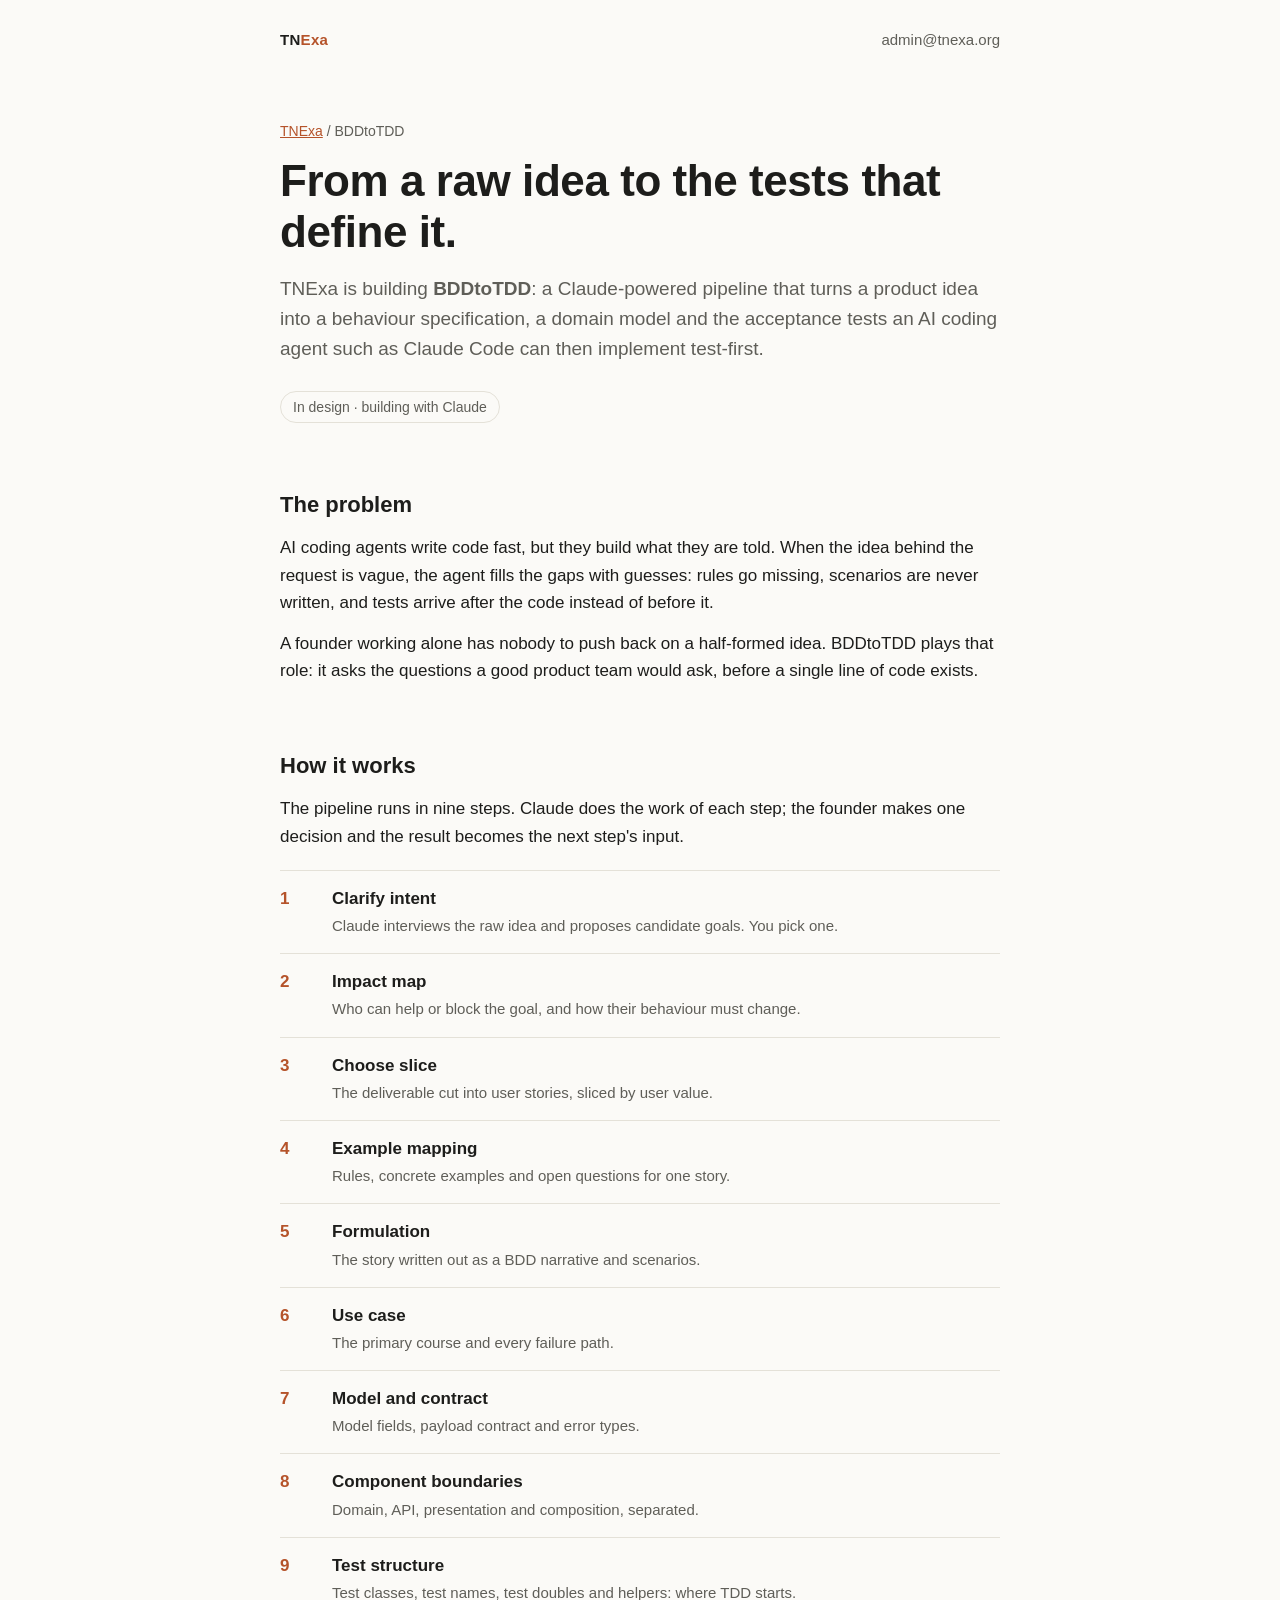
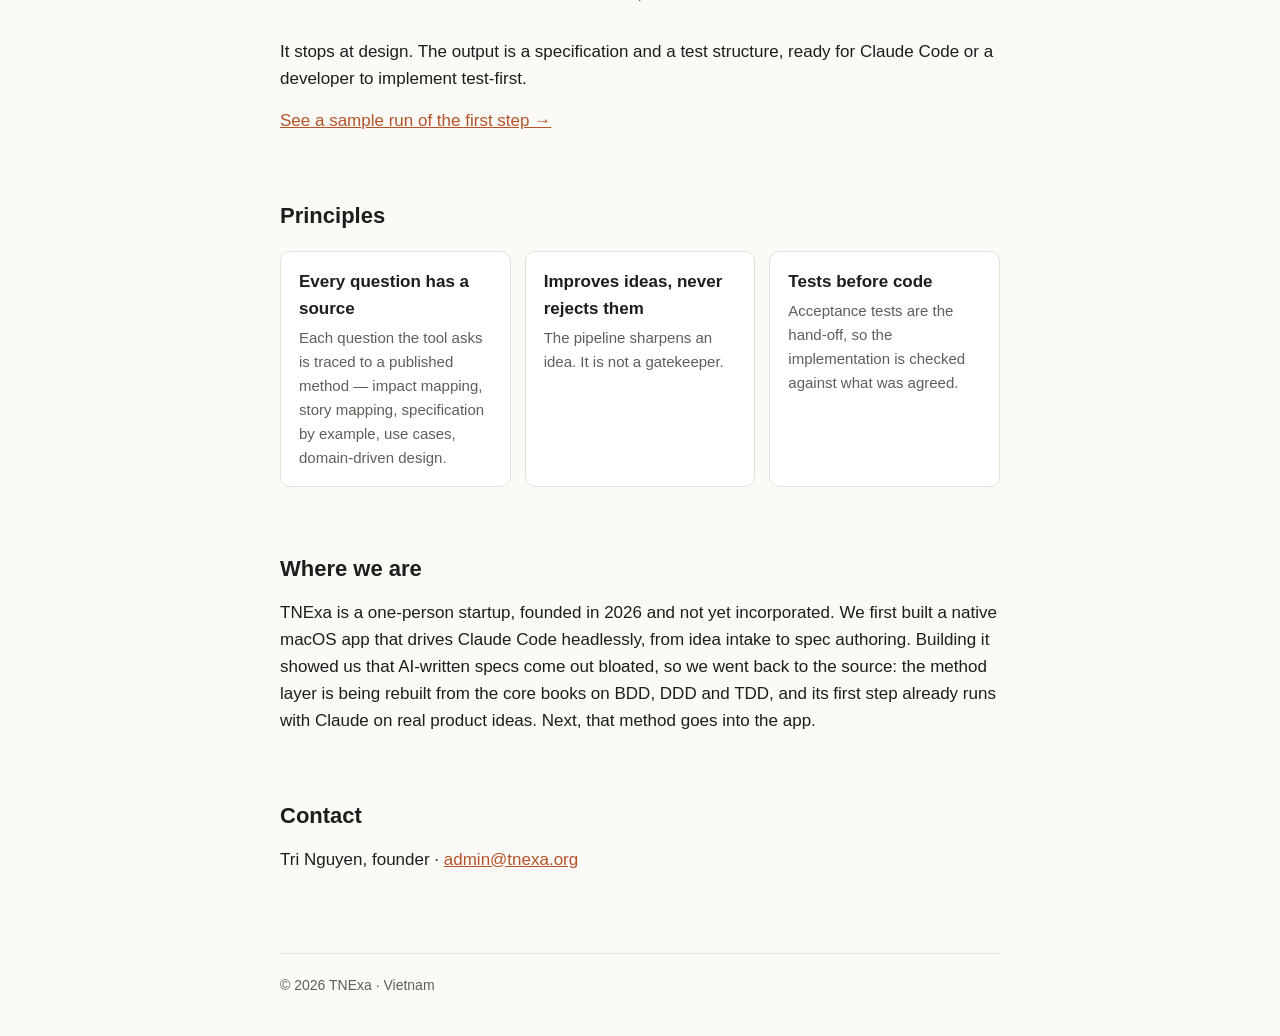
==== bddtotdd/index.html @ 72ec3bfe "Lead with the company: vision, products and about; move BDDtoTDD to its own page Co-Authored-By: Cla" ====
<!doctype html>
<html lang="en">
<head>
<meta charset="utf-8">
<meta name="viewport" content="width=device-width, initial-scale=1">
<title>BDDtoTDD — TNExa</title>
<meta name="description" content="TNExa builds BDDtoTDD: a Claude-powered pipeline that turns a raw product idea into a behaviour specification and the acceptance tests an AI coding agent implements test-first.">
<link rel="stylesheet" href="/style.css">
</head>
<body>
<div class="wrap">
  <header>
    <a class="logo" href="/" style="color:inherit;text-decoration:none">TN<span>Exa</span></a>
    <a href="mailto:admin@tnexa.org">admin@tnexa.org</a>
  </header>

  <main>
    <p class="note" style="margin-top:40px"><a href="/">TNExa</a> / BDDtoTDD</p>
    <h1 style="margin-top:8px">From a raw idea to the tests that define it.</h1>
    <p class="lead">TNExa is building <b>BDDtoTDD</b>: a Claude-powered pipeline that turns a product idea into a
      behaviour specification, a domain model and the acceptance tests an AI coding agent such as Claude Code
      can then implement test-first.</p>
    <span class="status">In design · building with Claude</span>

    <h2>The problem</h2>
    <p>AI coding agents write code fast, but they build what they are told. When the idea behind the request
      is vague, the agent fills the gaps with guesses: rules go missing, scenarios are never written, and
      tests arrive after the code instead of before it.</p>
    <p>A founder working alone has nobody to push back on a half-formed idea. BDDtoTDD plays that role: it
      asks the questions a good product team would ask, before a single line of code exists.</p>

    <h2>How it works</h2>
    <p>The pipeline runs in nine steps. Claude does the work of each step; the founder makes one decision and
      the result becomes the next step's input.</p>
    <ol class="stages" id="stages">
      <li data-n="1"><div><b>Clarify intent</b><small>Claude interviews the raw idea and proposes candidate goals. You pick one.</small></div></li>
      <li data-n="2"><div><b>Impact map</b><small>Who can help or block the goal, and how their behaviour must change.</small></div></li>
      <li data-n="3"><div><b>Choose slice</b><small>The deliverable cut into user stories, sliced by user value.</small></div></li>
      <li data-n="4"><div><b>Example mapping</b><small>Rules, concrete examples and open questions for one story.</small></div></li>
      <li data-n="5"><div><b>Formulation</b><small>The story written out as a BDD narrative and scenarios.</small></div></li>
      <li data-n="6"><div><b>Use case</b><small>The primary course and every failure path.</small></div></li>
      <li data-n="7"><div><b>Model and contract</b><small>Model fields, payload contract and error types.</small></div></li>
      <li data-n="8"><div><b>Component boundaries</b><small>Domain, API, presentation and composition, separated.</small></div></li>
      <li data-n="9"><div><b>Test structure</b><small>Test classes, test names, test doubles and helpers: where TDD starts.</small></div></li>
    </ol>
    <p style="margin-top:18px">It stops at design. The output is a specification and a test structure, ready for Claude Code or a
      developer to implement test-first.</p>

    <p><a href="/sample-run/">See a sample run of the first step →</a></p>

    <h2>Principles</h2>
    <div class="grid">
      <div class="card"><b>Every question has a source</b><p>Each question the tool asks is traced to a published method — impact mapping, story mapping, specification by example, use cases, domain-driven design.</p></div>
      <div class="card"><b>Improves ideas, never rejects them</b><p>The pipeline sharpens an idea. It is not a gatekeeper.</p></div>
      <div class="card"><b>Tests before code</b><p>Acceptance tests are the hand-off, so the implementation is checked against what was agreed.</p></div>
    </div>

    <h2>Where we are</h2>
    <p>TNExa is a one-person startup, founded in 2026 and not yet incorporated. We first built a native macOS app that drives
      Claude Code headlessly, from idea intake to spec authoring. Building it showed us that
      AI-written specs come out bloated, so we went back to the source: the method layer is being rebuilt
      from the core books on BDD, DDD and TDD, and its first step already runs with Claude on real product
      ideas. Next, that method goes into the app.</p>

    <h2>Contact</h2>
    <p>Tri Nguyen, founder · <a href="mailto:admin@tnexa.org">admin@tnexa.org</a></p>
  </main>

  <footer>© 2026 TNExa · Vietnam</footer>
</div>
</body>
</html>
---- style.css ----
:root {
  --bg: #fbfaf7; --fg: #1d1d1b; --muted: #5f5e58; --line: #e4e1d8;
  --accent: #b5532a; --card: #ffffff;
}
@media (prefers-color-scheme: dark) {
  :root { --bg: #161614; --fg: #ecebe6; --muted: #a3a29a; --line: #2e2d29; --accent: #e08a5f; --card: #1e1e1b; }
}
* { box-sizing: border-box; }
body {
  margin: 0; background: var(--bg); color: var(--fg);
  font: 17px/1.6 -apple-system, BlinkMacSystemFont, "Segoe UI", Roboto, Helvetica, Arial, sans-serif;
}
.wrap { max-width: 760px; margin: 0 auto; padding: 0 20px; }
header { padding: 28px 0; display: flex; justify-content: space-between; align-items: center; }
.logo { font-weight: 700; letter-spacing: .02em; }
.logo span { color: var(--accent); }
header a { color: var(--muted); text-decoration: none; font-size: 15px; }
h1 { font-size: clamp(30px, 6vw, 44px); line-height: 1.15; margin: 48px 0 16px; letter-spacing: -.01em; }
h2 { font-size: 22px; margin: 64px 0 12px; }
p { margin: 0 0 14px; }
.lead { font-size: 19px; color: var(--muted); max-width: 40em; }
.status {
  display: inline-block; margin-top: 12px; font-size: 14px; color: var(--muted);
  border: 1px solid var(--line); border-radius: 999px; padding: 4px 12px;
}
ol.stages { list-style: none; padding: 0; margin: 20px 0 0; }
ol.stages li {
  display: grid; grid-template-columns: 44px 1fr; gap: 8px;
  padding: 14px 0; border-top: 1px solid var(--line);
}
ol.stages li::before { content: attr(data-n); color: var(--accent); font-weight: 600; }
ol.stages b { display: block; }
ol.stages small { color: var(--muted); font-size: 15px; }
.grid { display: grid; grid-template-columns: repeat(auto-fit, minmax(210px, 1fr)); gap: 14px; margin-top: 18px; }
.card { background: var(--card); border: 1px solid var(--line); border-radius: 10px; padding: 16px 18px; }
.card b { display: block; margin-bottom: 4px; }
.card p { color: var(--muted); font-size: 15px; margin: 0; }
a { color: var(--accent); }
footer { margin: 80px 0 40px; padding-top: 20px; border-top: 1px solid var(--line); color: var(--muted); font-size: 14px; }
table { width: 100%; border-collapse: collapse; margin: 16px 0; font-size: 15px; }
th, td { text-align: left; vertical-align: top; padding: 10px 8px; border-top: 1px solid var(--line); }
th { color: var(--muted); font-weight: 600; font-size: 13px; text-transform: uppercase; letter-spacing: .04em; }
td.n { color: var(--accent); font-weight: 600; white-space: nowrap; width: 1%; }
.table-scroll { overflow-x: auto; }
blockquote { margin: 16px 0; padding: 12px 16px; border-left: 3px solid var(--accent); background: var(--card); color: var(--fg); }
.note { font-size: 14px; color: var(--muted); }
.ladder { list-style: none; padding: 0; margin: 16px 0; }
.ladder li { padding: 8px 0 8px 14px; border-left: 2px solid var(--line); }
.ladder li:last-child { border-left-color: var(--accent); font-weight: 600; }
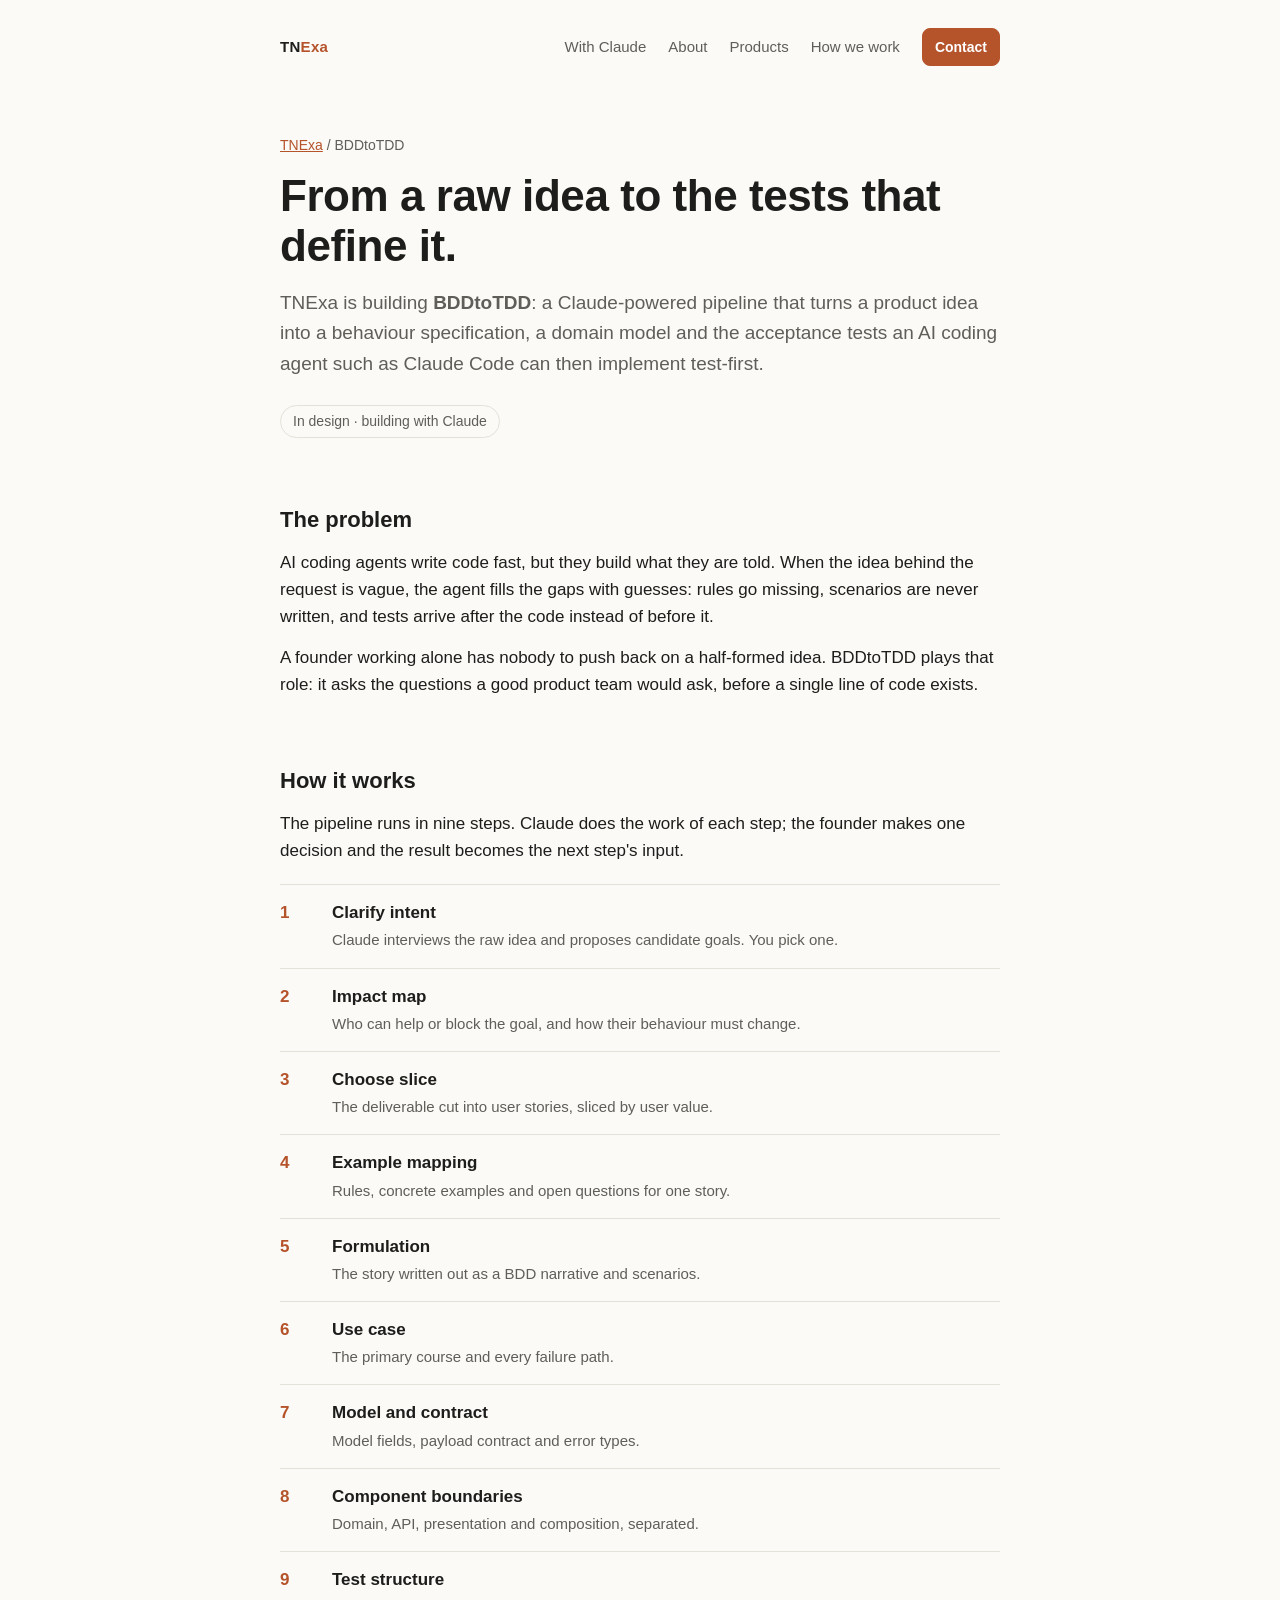
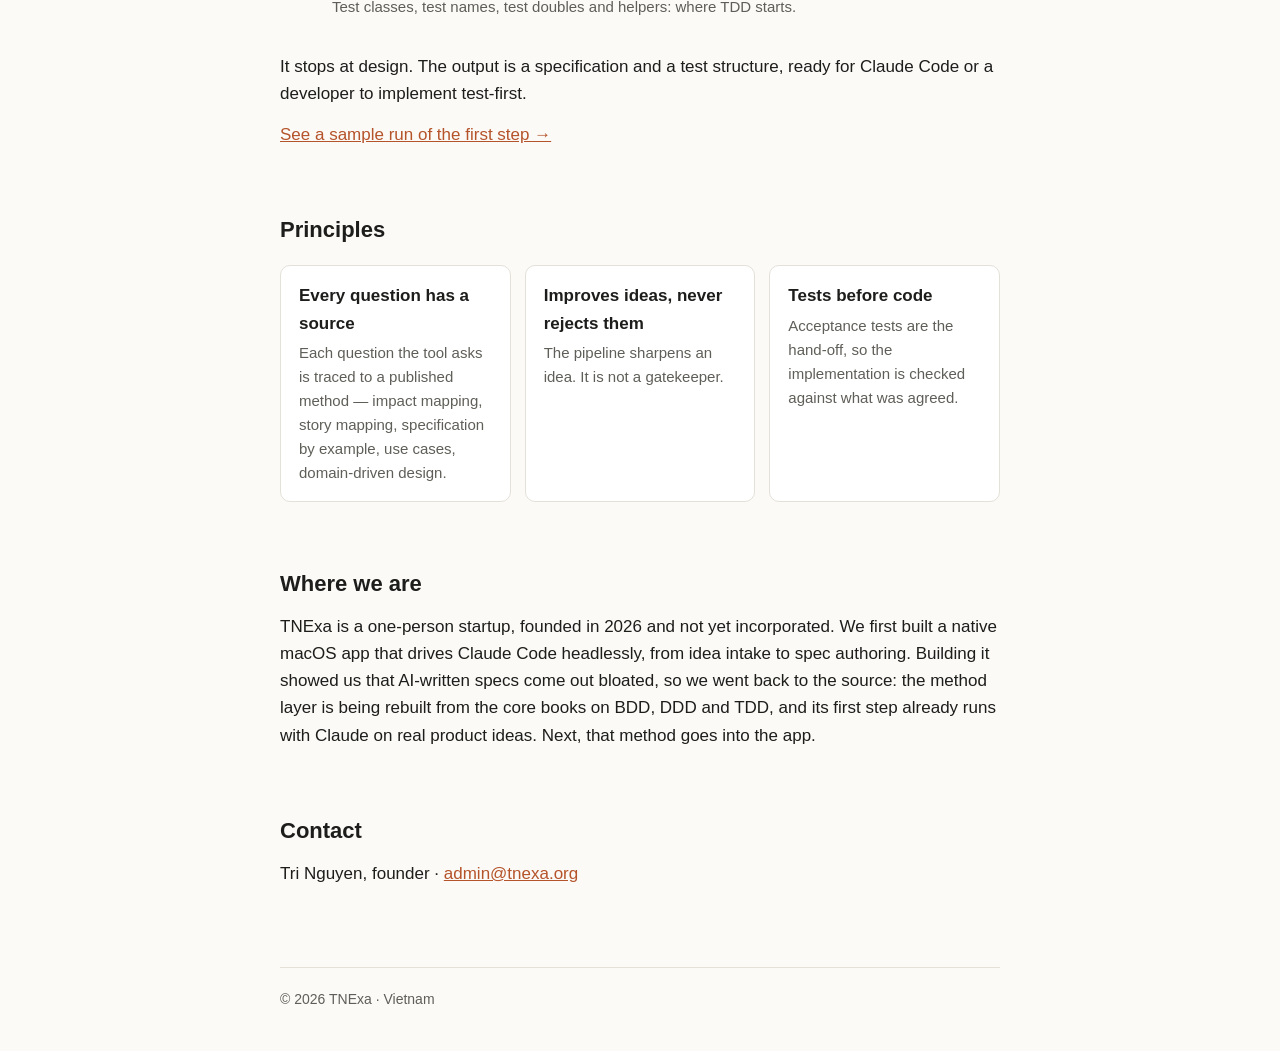
==== commit 68606684: "Lead with what we build with Claude, add a favicon, share the navigation across pages Co-Authored-By" ====
--- a/bddtotdd/index.html
+++ b/bddtotdd/index.html
@@ -5,13 +5,20 @@
 <meta name="viewport" content="width=device-width, initial-scale=1">
 <title>BDDtoTDD — TNExa</title>
 <meta name="description" content="TNExa builds BDDtoTDD: a Claude-powered pipeline that turns a raw product idea into a behaviour specification and the acceptance tests an AI coding agent implements test-first.">
+<link rel="icon" href="/favicon.svg" type="image/svg+xml">
 <link rel="stylesheet" href="/style.css">
 </head>
 <body>
 <div class="wrap">
   <header>
     <a class="logo" href="/" style="color:inherit;text-decoration:none">TN<span>Exa</span></a>
-    <a href="mailto:admin@tnexa.org">admin@tnexa.org</a>
+    <nav class="top">
+      <a href="/#claude">With Claude</a>
+      <a href="/#about">About</a>
+      <a href="/#products">Products</a>
+      <a href="/#how">How we work</a>
+      <a class="btn small" href="/#contact">Contact</a>
+    </nav>
   </header>
 
   <main>
--- a/style.css
+++ b/style.css
@@ -47,3 +47,49 @@
 .ladder { list-style: none; padding: 0; margin: 16px 0; }
 .ladder li { padding: 8px 0 8px 14px; border-left: 2px solid var(--line); }
 .ladder li:last-child { border-left-color: var(--accent); font-weight: 600; }
+
+/* Site chrome */
+.wrap.wide { max-width: 1040px; }
+nav.top { display: flex; gap: 22px; align-items: center; }
+nav.top a { color: var(--muted); text-decoration: none; font-size: 15px; }
+nav.top a:hover { color: var(--fg); }
+nav.top a.btn { color: #fff; }
+.btn {
+  display: inline-block; padding: 11px 18px; border-radius: 8px; font-weight: 600; font-size: 15px;
+  text-decoration: none; background: var(--accent); color: #fff; border: 1px solid var(--accent);
+}
+.btn.ghost { background: transparent; color: var(--fg); border-color: var(--line); }
+.btn.small { padding: 7px 12px; font-size: 14px; }
+.actions { display: flex; gap: 12px; flex-wrap: wrap; margin-top: 26px; }
+.hero { padding: 40px 0 8px; }
+.hero h1 { max-width: 15em; margin-top: 18px; }
+.eyebrow { font-size: 13px; letter-spacing: .08em; text-transform: uppercase; color: var(--accent); font-weight: 600; }
+section { margin-top: 88px; }
+section > h2 { margin-top: 0; }
+.section-lead { color: var(--muted); max-width: 40em; }
+.diagram { margin: 34px 0 0; padding: 22px; background: var(--card); border: 1px solid var(--line); border-radius: 14px; overflow-x: auto; }
+.diagram svg { display: block; min-width: 760px; width: 100%; height: auto; }
+.diagram text { font-family: inherit; }
+.two { display: grid; grid-template-columns: 1fr 1fr; gap: 28px; }
+.two h3 { font-size: 17px; margin: 0 0 8px; }
+.two p { color: var(--muted); font-size: 16px; }
+.preview { background: var(--card); border: 1px solid var(--line); border-radius: 14px; padding: 20px 22px; }
+.preview .tag { font-size: 12px; color: var(--muted); text-transform: uppercase; letter-spacing: .06em; }
+.preview .goal { padding: 12px 0; border-top: 1px solid var(--line); }
+.preview .goal:first-of-type { border-top: 0; }
+.preview .goal b { display: block; font-size: 15px; }
+.preview .goal span { color: var(--muted); font-size: 14px; }
+.card .meta { margin-top: 12px; font-size: 13px; color: var(--accent); font-weight: 600; }
+.cta-band {
+  margin-top: 96px; padding: 34px; border-radius: 16px; background: var(--card); border: 1px solid var(--line);
+  display: flex; justify-content: space-between; align-items: center; gap: 20px; flex-wrap: wrap;
+}
+.cta-band h2 { margin: 0 0 6px; }
+.cta-band p { margin: 0; color: var(--muted); }
+footer .cols { display: flex; justify-content: space-between; gap: 20px; flex-wrap: wrap; }
+footer a { color: var(--muted); margin-left: 16px; text-decoration: none; }
+@media (max-width: 720px) {
+  .two { grid-template-columns: 1fr; }
+  nav.top a:not(.btn) { display: none; }
+  section { margin-top: 64px; }
+}
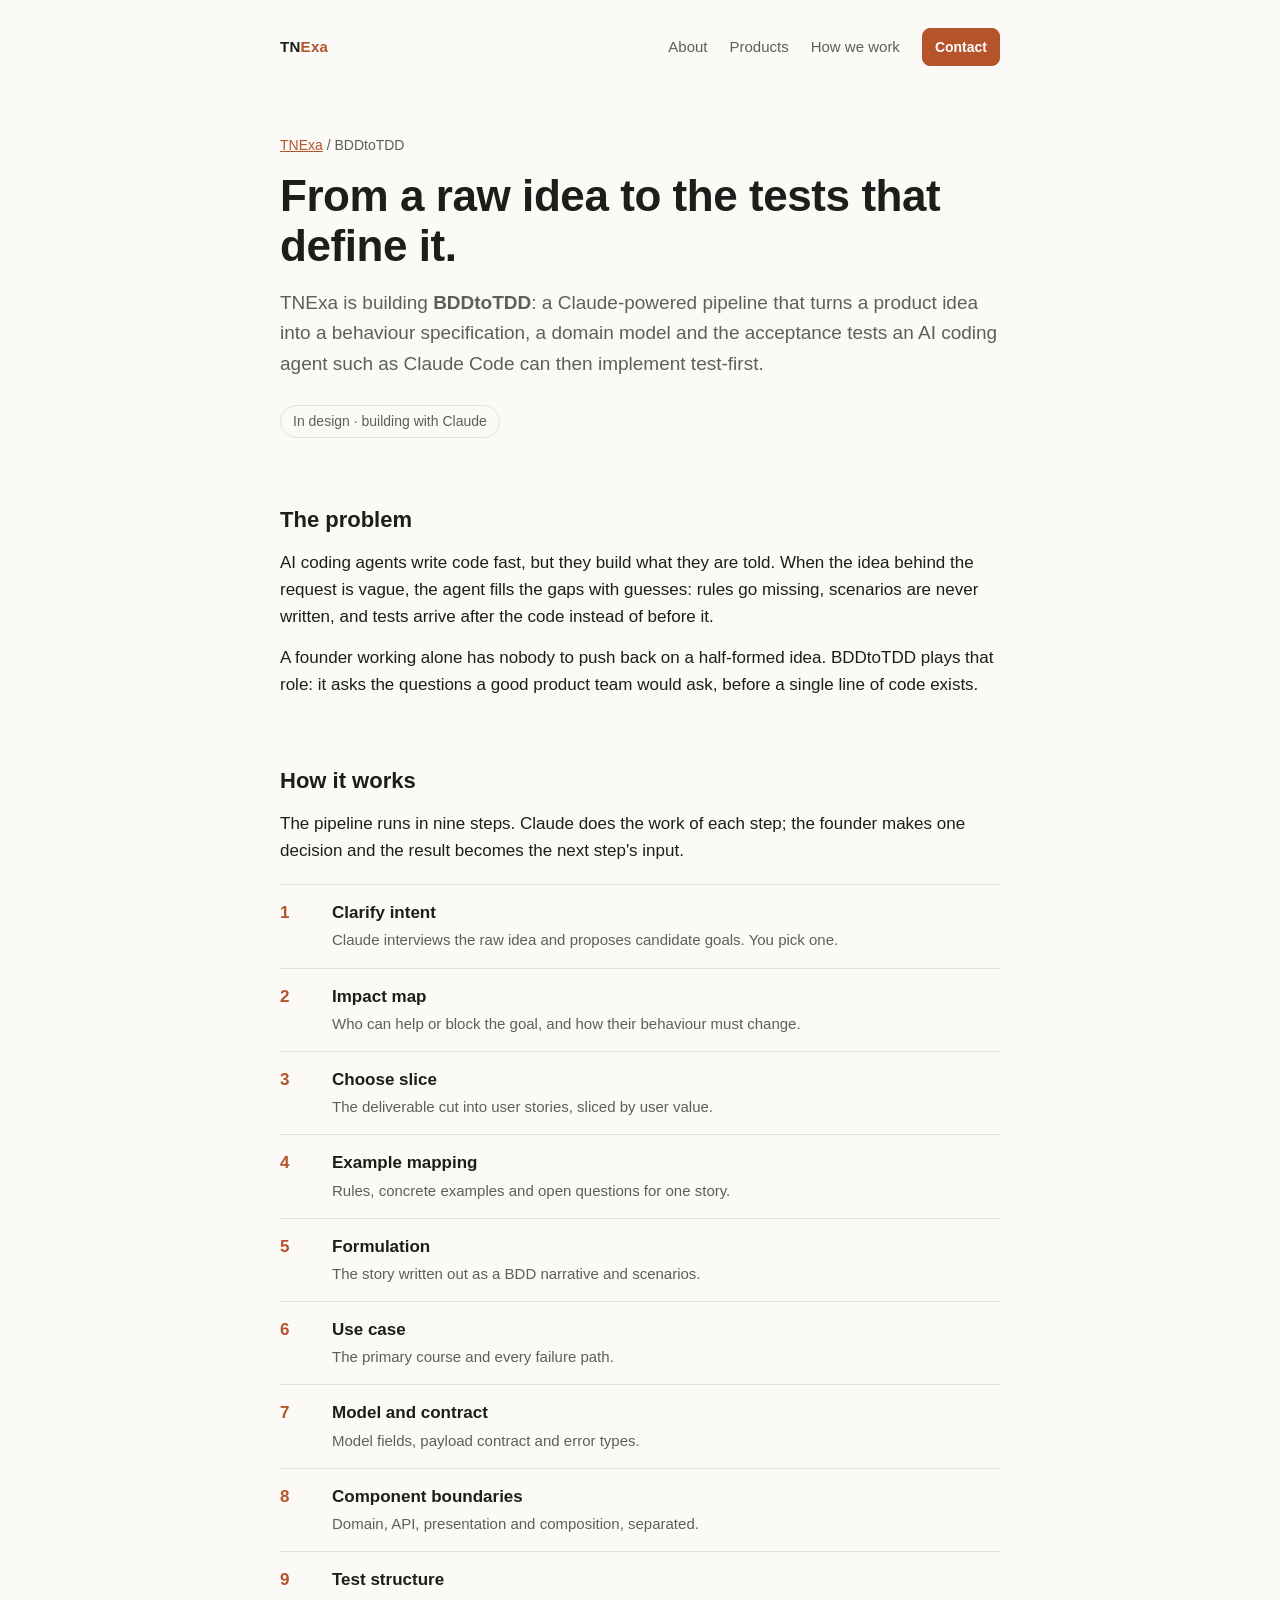
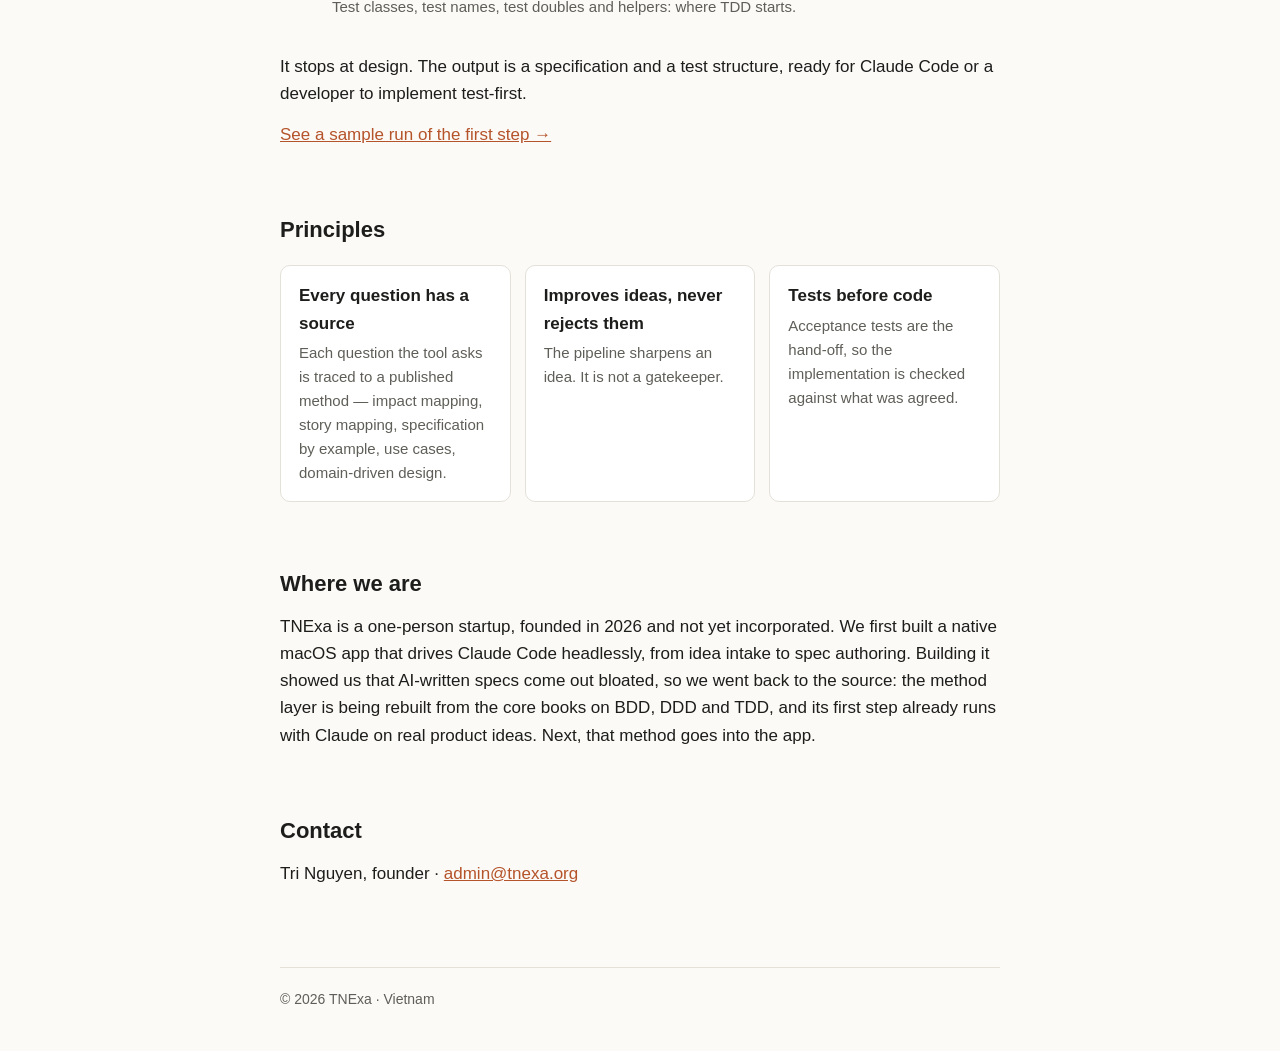
==== commit e8e19800: "Move 'What we're building with Claude' under How we work and drop it from the navigation Co-Authored" ====
--- a/bddtotdd/index.html
+++ b/bddtotdd/index.html
@@ -13,7 +13,6 @@
   <header>
     <a class="logo" href="/" style="color:inherit;text-decoration:none">TN<span>Exa</span></a>
     <nav class="top">
-      <a href="/#claude">With Claude</a>
       <a href="/#about">About</a>
       <a href="/#products">Products</a>
       <a href="/#how">How we work</a>
